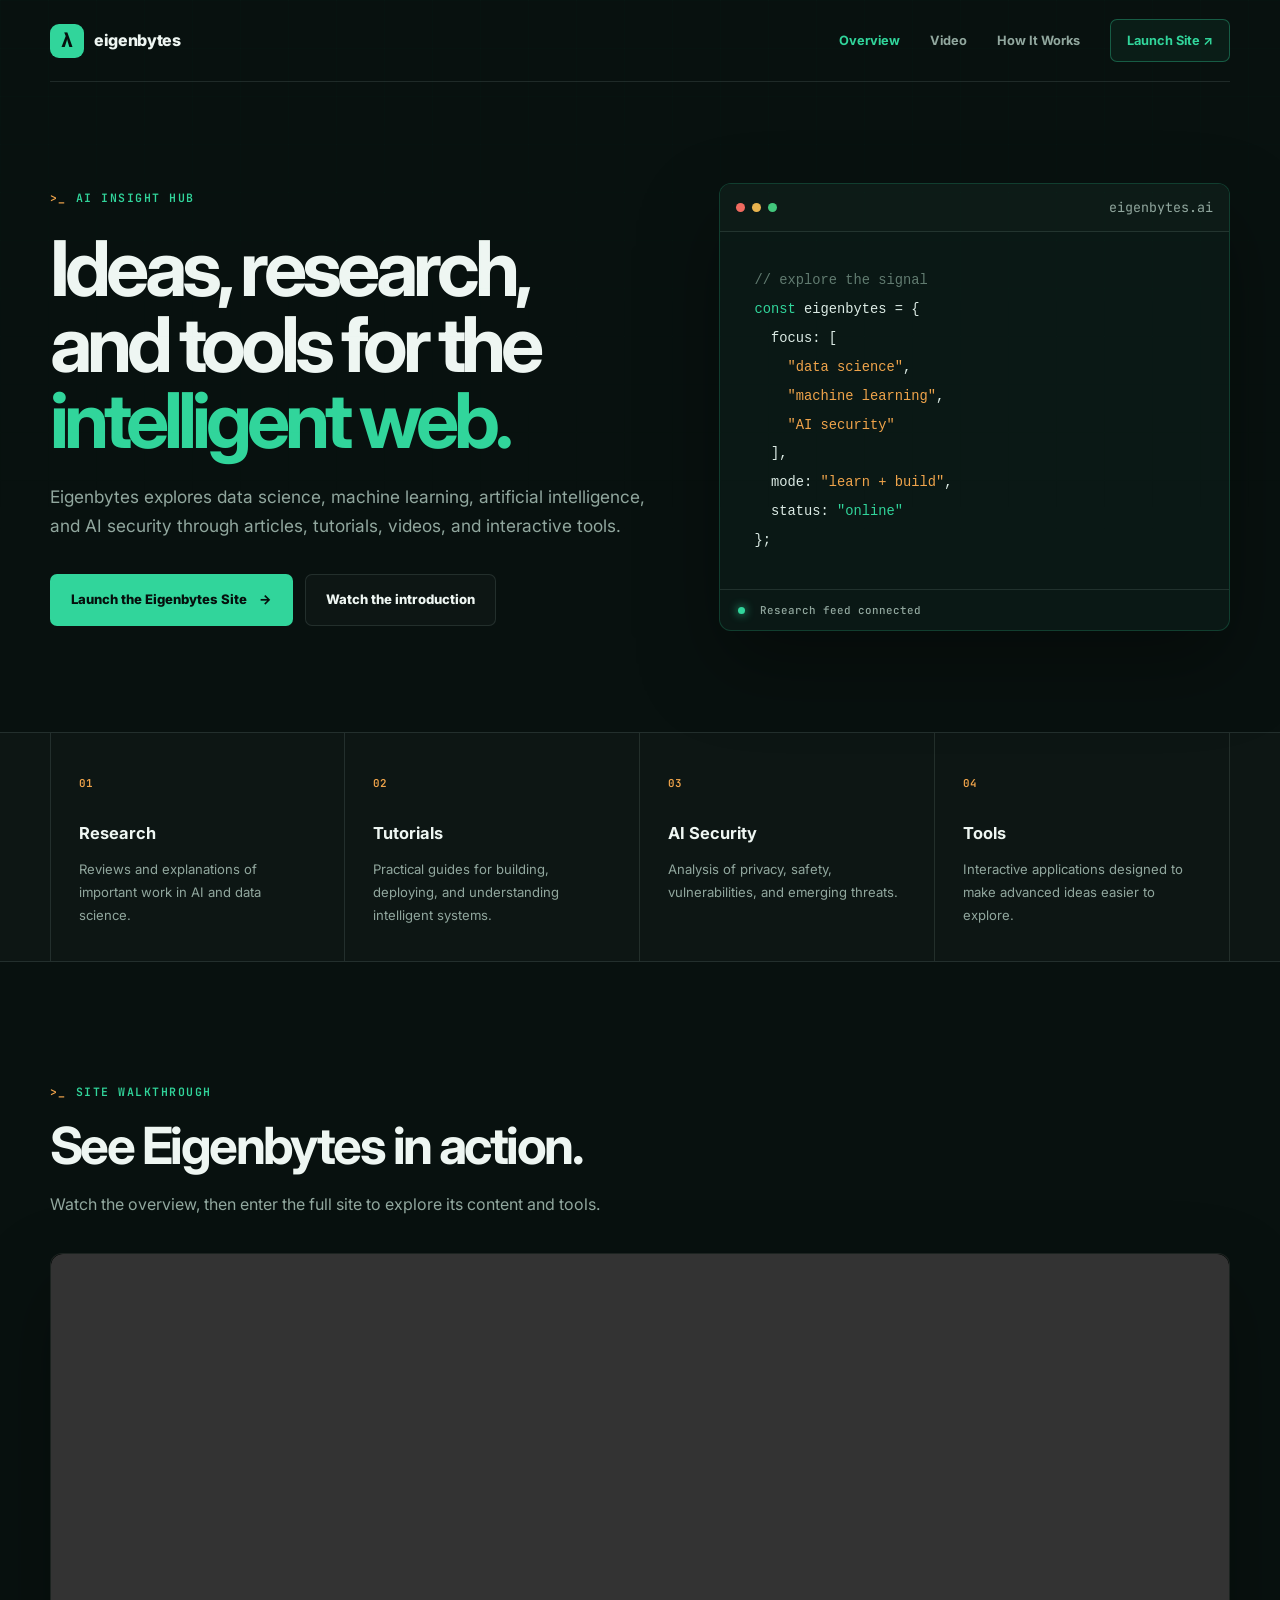
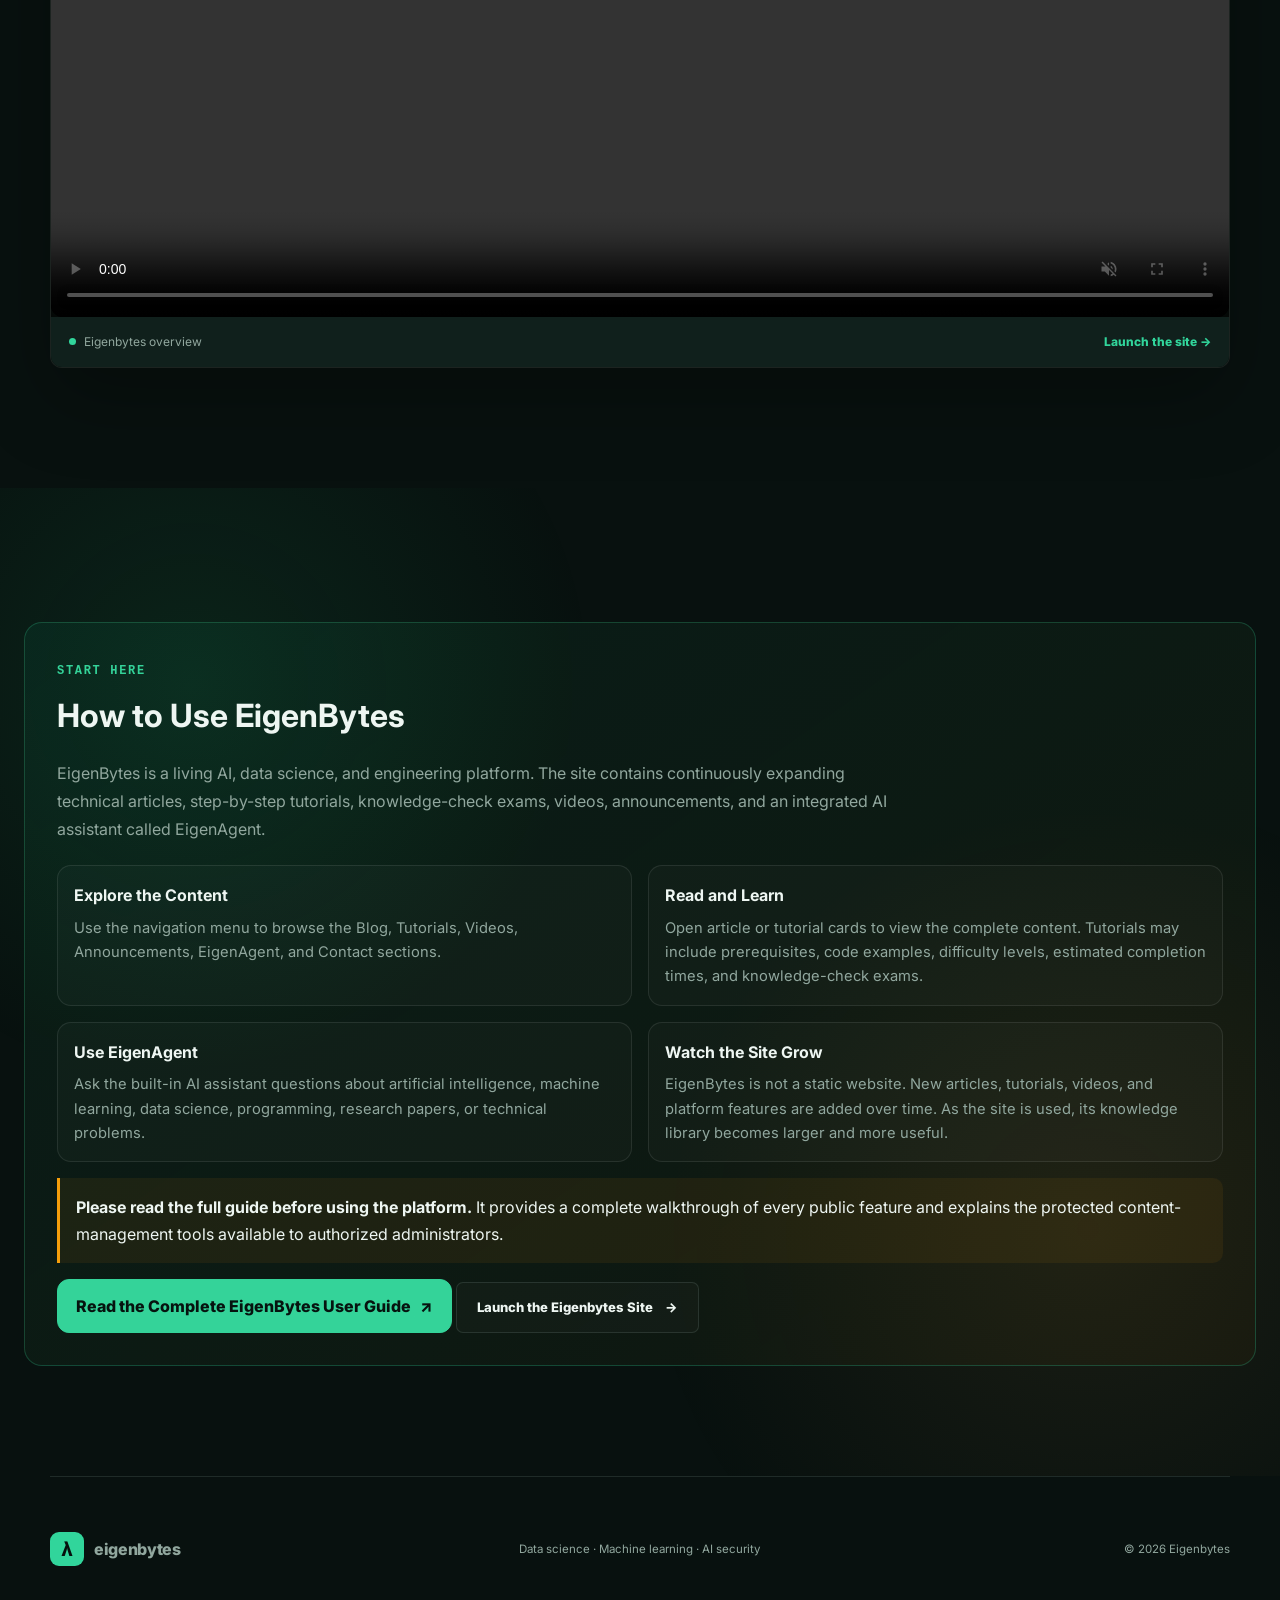
==== index.html @ b87c4400 "Add files via upload upgrade for eigenbytes.blog. Added AI agents." ====
<!doctype html>
<html lang="en" data-theme="dark">
<head>
  <meta charset="utf-8">
  <meta name="viewport" content="width=device-width, initial-scale=1">
  <meta name="description" content="Discover Eigenbytes, a home for data science, machine learning, artificial intelligence, and AI security.">
  <meta name="theme-color" content="#08110f">
  <title>Eigenbytes | AI Insight Hub</title>
  <link rel="preconnect" href="https://fonts.googleapis.com">
  <link rel="preconnect" href="https://fonts.gstatic.com" crossorigin>
  <link href="https://fonts.googleapis.com/css2?family=Inter:wght@400;500;600;700;800&family=JetBrains+Mono:wght@500;600&display=swap" rel="stylesheet">
  <link rel="stylesheet" href="styles.css">
</head>
<body class="eigenbytes-index">
  <header class="eigen-header">
    <a class="eigen-logo" href="index.html" aria-label="Eigenbytes home">
      <span class="lambda">λ</span>
      <span>eigenbytes</span>
    </a>

    <button class="menu-button" aria-expanded="false" aria-controls="site-nav">
      <span></span><span></span><span></span>
      <span class="sr-only">Open navigation</span>
    </button>

    <nav id="site-nav" class="eigen-nav" aria-label="Primary navigation">
      <a class="active" href="index.html">Overview</a>
      <a href="#video">Video</a>
      <a href="#how-it-works">How It Works</a>
      <a class="launch-link" href="app.html">Launch Site <span>↗</span></a>
    </nav>
  </header>

  <main>
    <section class="eigen-hero page-width">
      <div class="hero-copy reveal">
        <p class="terminal-label"><span>&gt;_</span> AI INSIGHT HUB</p>
        <h1>Ideas, research, and tools for the <em>intelligent web.</em></h1>
        <p class="hero-summary">
          Eigenbytes explores data science, machine learning, artificial intelligence, and AI security through articles, tutorials, videos, and interactive tools.
        </p>
        <div class="hero-actions">
          <a class="eigen-button primary" href="app.html">Launch the Eigenbytes Site <span>→</span></a>
          <a class="eigen-button secondary" href="#video">Watch the introduction</a>
        </div>
      </div>

      <div class="code-panel reveal delay-one" aria-label="Eigenbytes topic preview">
        <div class="code-topbar">
          <span></span><span></span><span></span>
          <small>eigenbytes.ai</small>
        </div>
        <pre><code><span class="code-muted">// explore the signal</span>
<span class="code-green">const</span> eigenbytes = {
  focus: [
    <span class="code-amber">"data science"</span>,
    <span class="code-amber">"machine learning"</span>,
    <span class="code-amber">"AI security"</span>
  ],
  mode: <span class="code-amber">"learn + build"</span>,
  status: <span class="code-green">"online"</span>
};</code></pre>
        <div class="signal-row"><span></span> Research feed connected</div>
      </div>
    </section>

    <section class="topic-strip">
      <div class="page-width topic-grid">
        <article><span>01</span><h2>Research</h2><p>Reviews and explanations of important work in AI and data science.</p></article>
        <article><span>02</span><h2>Tutorials</h2><p>Practical guides for building, deploying, and understanding intelligent systems.</p></article>
        <article><span>03</span><h2>AI Security</h2><p>Analysis of privacy, safety, vulnerabilities, and emerging threats.</p></article>
        <article><span>04</span><h2>Tools</h2><p>Interactive applications designed to make advanced ideas easier to explore.</p></article>
      </div>
    </section>

    <section id="video" class="eigen-video page-width">
      <div class="section-intro reveal">
        <p class="terminal-label"><span>&gt;_</span> SITE WALKTHROUGH</p>
        <h2>See Eigenbytes in action.</h2>
        <p>Watch the overview, then enter the full site to explore its content and tools.</p>
      </div>

      <div class="video-shell reveal">
        <video
            id="heroVideo"
            autoplay
            muted
            loop
            playsinline
            controls
            preload="auto"
            style="width:100%; border-radius:12px;">
            <source src="assets/AI-Insight-Hub-Jul-10-16-25-23_1.mp4" type="video/mp4">
        </video>
        <div class="video-meta">
          <span><i></i> Eigenbytes overview</span>
          <a href="app.html">Launch the site →</a>
        </div>
      </div>
    </section>

    <!-- HOW IT WORKS -->
    <section class="how-it-works" id="how-it-works">
      <div class="instructions-overview">
        <div class="instructions-overview__header">
          <span class="instructions-overview__label">START HERE</span>
          <h3>How to Use EigenBytes</h3>
        </div>

        <p>
          EigenBytes is a living AI, data science, and engineering platform.
          The site contains continuously expanding technical articles,
          step-by-step tutorials, knowledge-check exams, videos, announcements,
          and an integrated AI assistant called EigenAgent.
        </p>

        <div class="instructions-overview__grid">
          <article class="instruction-item">
            <h4>Explore the Content</h4>
            <p>
              Use the navigation menu to browse the Blog, Tutorials, Videos,
              Announcements, EigenAgent, and Contact sections.
            </p>
          </article>

          <article class="instruction-item">
            <h4>Read and Learn</h4>
            <p>
              Open article or tutorial cards to view the complete content.
              Tutorials may include prerequisites, code examples, difficulty
              levels, estimated completion times, and knowledge-check exams.
            </p>
          </article>

          <article class="instruction-item">
            <h4>Use EigenAgent</h4>
            <p>
              Ask the built-in AI assistant questions about artificial
              intelligence, machine learning, data science, programming,
              research papers, or technical problems.
            </p>
          </article>

          <article class="instruction-item">
            <h4>Watch the Site Grow</h4>
            <p>
              EigenBytes is not a static website. New articles, tutorials,
              videos, and platform features are added over time. As the site
              is used, its knowledge library becomes larger and more useful.
            </p>
          </article>
        </div>

        <div class="instructions-overview__notice">
          <strong>Please read the full guide before using the platform.</strong>
          It provides a complete walkthrough of every public feature and
          explains the protected content-management tools available to
          authorized administrators.
        </div>

        <a
          class="instructions-guide-button"
          href="https://632891e6-4b89-4b99-89c9-55333ce72a1d-00-3t0v7r4lx72si.picard.replit.dev/api/user-guide"
          target="_blank"
          rel="noopener noreferrer"
        >
          Read the Complete EigenBytes User Guide
          <span aria-hidden="true">↗</span>
        </a>
        <a class="eigen-button secondary" href="app.html">Launch the Eigenbytes Site <span>→</span></a>
      </div>
    </section>
  </main>

  <footer class="eigen-footer page-width">
    <a class="eigen-logo" href="index.html"><span class="lambda">λ</span><span>eigenbytes</span></a>
    <p>Data science · Machine learning · AI security</p>
    <span>© <span data-year></span> Eigenbytes</span>
  </footer>

  <script src="script.js"></script>
</body>
</html>
---- styles.css ----
*{box-sizing:border-box}
:root{
  --bg:#08110f;--bg-2:#0c1815;--panel:#10201c;--panel-2:#142822;
  --text:#eef6f2;--muted:#91a79e;--green:#31d59b;--green-dark:#16875f;
  --amber:#f0a44b;--line:rgba(199,230,216,.12);--page:min(1180px,calc(100% - 40px));
}
html{scroll-behavior:smooth}
body{margin:0;background:var(--bg);color:var(--text);font-family:Inter,system-ui,sans-serif;line-height:1.65}
body::before{content:"";position:fixed;inset:0;pointer-events:none;opacity:.06;background-image:linear-gradient(rgba(49,213,155,.28) 1px,transparent 1px),linear-gradient(90deg,rgba(49,213,155,.28) 1px,transparent 1px);background-size:48px 48px;mask-image:linear-gradient(to bottom,black,transparent 72%)}
a{color:inherit;text-decoration:none}button{font:inherit}.page-width{width:var(--page);margin-inline:auto}.sr-only{position:absolute;width:1px;height:1px;padding:0;margin:-1px;overflow:hidden;clip:rect(0,0,0,0);white-space:nowrap;border:0}
.eigen-header{width:var(--page);height:82px;margin:auto;display:flex;align-items:center;justify-content:space-between;position:relative;z-index:20;border-bottom:1px solid var(--line)}
.eigen-logo{display:flex;align-items:center;gap:10px;font-size:1rem;font-weight:800;letter-spacing:-.02em}.lambda{display:grid;place-items:center;width:34px;height:34px;border-radius:9px;background:var(--green);color:#06100d;font-family:"JetBrains Mono",monospace;font-size:1.25rem}
.eigen-nav{display:flex;align-items:center;gap:30px;font-size:.8rem;font-weight:700}.eigen-nav>a:not(.launch-link){color:var(--muted)}.eigen-nav>a:hover,.eigen-nav>a.active{color:var(--green)}.launch-link{padding:10px 16px;border:1px solid rgba(49,213,155,.35);border-radius:7px;color:var(--green);background:rgba(49,213,155,.06)}
.menu-button{display:none;border:0;background:transparent;padding:8px}.menu-button>span:not(.sr-only){display:block;width:24px;height:2px;background:white;margin:5px}
.eigen-hero{min-height:650px;display:grid;grid-template-columns:1.08fr .92fr;align-items:center;gap:70px;padding:90px 0}
.terminal-label{display:flex;align-items:center;gap:9px;margin:0;color:var(--green);font-family:"JetBrains Mono",monospace;font-size:.72rem;font-weight:600;letter-spacing:.13em}.terminal-label span{color:var(--amber)}
.eigen-hero h1{font-size:clamp(3.2rem,6vw,6.15rem);line-height:.99;letter-spacing:-.065em;margin:24px 0;max-width:750px}.eigen-hero h1 em{font-style:normal;color:var(--green)}
.hero-summary{max-width:650px;color:var(--muted);font-size:1.08rem}.hero-actions{display:flex;gap:12px;flex-wrap:wrap;margin-top:34px}
.eigen-button{display:inline-flex;align-items:center;justify-content:center;gap:12px;padding:14px 20px;border-radius:7px;border:1px solid transparent;font-size:.82rem;font-weight:800;transition:.2s ease}.eigen-button:hover{transform:translateY(-2px)}.eigen-button.primary{background:var(--green);color:#06100d}.eigen-button.secondary{border-color:var(--line);background:rgba(255,255,255,.025)}.eigen-button.pale{background:#e9fff6;color:#08110f;white-space:nowrap}
.code-panel{border:1px solid rgba(49,213,155,.2);border-radius:12px;overflow:hidden;background:rgba(11,26,22,.92);box-shadow:0 35px 80px rgba(0,0,0,.35)}.code-topbar{height:48px;display:flex;align-items:center;gap:7px;padding:0 16px;border-bottom:1px solid var(--line);background:#0d1b17}.code-topbar span{width:9px;height:9px;border-radius:50%;background:#315046}.code-topbar span:nth-child(1){background:#f06a5f}.code-topbar span:nth-child(2){background:#e8b34e}.code-topbar span:nth-child(3){background:#42c77c}.code-topbar small{margin-left:auto;color:var(--muted);font-family:"JetBrains Mono"}.code-panel pre{margin:0;padding:34px;overflow:auto;color:#dcebe5;font:500 .86rem/1.95 "JetBrains Mono",monospace}.code-muted{color:#617b70}.code-green{color:var(--green)}.code-amber{color:var(--amber)}.signal-row{padding:13px 18px;border-top:1px solid var(--line);color:var(--muted);font:500 .68rem "JetBrains Mono",monospace}.signal-row span{display:inline-block;width:7px;height:7px;margin-right:8px;border-radius:50%;background:var(--green);box-shadow:0 0 10px var(--green)}
.topic-strip{border-top:1px solid var(--line);border-bottom:1px solid var(--line);background:rgba(255,255,255,.018)}.topic-grid{display:grid;grid-template-columns:repeat(4,1fr)}.topic-grid article{min-height:225px;padding:35px 28px;border-right:1px solid var(--line)}.topic-grid article:first-child{border-left:1px solid var(--line)}.topic-grid article>span{font:600 .68rem "JetBrains Mono";color:var(--amber)}.topic-grid h2{font-size:1.03rem;margin:26px 0 10px}.topic-grid p{margin:0;color:var(--muted);font-size:.82rem;line-height:1.75}
.eigen-video{padding:120px 0}.section-intro{max-width:720px;margin-bottom:36px}.section-intro h2,.eigen-cta h2{font-size:clamp(2.3rem,4vw,4.4rem);line-height:1.04;letter-spacing:-.05em;margin:18px 0}.section-intro>p:last-child{color:var(--muted)}.video-shell{border:1px solid var(--line);border-radius:12px;overflow:hidden;background:#040806;box-shadow:0 30px 80px rgba(0,0,0,.3)}.video-shell video{display:block;width:100%;aspect-ratio:16/9;background:#000}.video-meta{display:flex;align-items:center;justify-content:space-between;padding:15px 18px;background:var(--panel);color:var(--muted);font-size:.75rem}.video-meta span{display:flex;align-items:center;gap:8px}.video-meta i{width:7px;height:7px;background:var(--green);border-radius:50%}.video-meta a{color:var(--green);font-weight:800}
.eigen-cta{margin-bottom:80px;padding:46px 50px;display:flex;align-items:center;justify-content:space-between;gap:35px;border-radius:12px;background:linear-gradient(115deg,#136747,#1f8a63 58%,#c47b2a)}.eigen-cta h2{max-width:750px;margin-bottom:0}.terminal-label.light{color:#d9fff0}.eigen-footer{min-height:145px;border-top:1px solid var(--line);display:grid;grid-template-columns:1fr 1fr 1fr;align-items:center;color:var(--muted);font-size:.72rem}.eigen-footer>p{text-align:center}.eigen-footer>span{text-align:right}
.reveal{opacity:0;transform:translateY(18px);transition:.7s ease}.reveal.visible{opacity:1;transform:none}.delay-one{transition-delay:.12s}
@media(max-width:900px){.eigen-hero{grid-template-columns:1fr;gap:45px}.topic-grid{grid-template-columns:1fr 1fr}.eigen-cta{align-items:flex-start;flex-direction:column}.eigen-footer{grid-template-columns:1fr;text-align:center;gap:20px;padding:35px 0}.eigen-footer>p,.eigen-footer>span{text-align:center;margin:0}}
@media(max-width:700px){:root{--page:min(100% - 26px,1180px)}.eigen-header{height:70px}.eigen-nav{position:absolute;top:66px;left:0;right:0;display:none;flex-direction:column;align-items:stretch;gap:0;padding:12px;border:1px solid var(--line);border-radius:9px;background:#0c1815}.eigen-nav.open{display:flex}.eigen-nav a{padding:12px}.menu-button{display:block}.eigen-hero{min-height:auto;padding:70px 0}.eigen-hero h1{font-size:clamp(2.8rem,14vw,4.5rem)}.topic-grid{grid-template-columns:1fr}.topic-grid article,.topic-grid article:first-child{border-left:1px solid var(--line);border-bottom:1px solid var(--line)}.eigen-video{padding:80px 0}.video-meta{align-items:flex-start;flex-direction:column;gap:9px}.eigen-cta{padding:34px 27px}.eigen-button{width:100%}.code-panel pre{padding:24px 20px;font-size:.74rem}}
@media(prefers-reduced-motion:reduce){*{scroll-behavior:auto!important;animation:none!important;transition:none!important}.reveal{opacity:1;transform:none}}
/* =========================================================
   HOW IT WORKS
   ========================================================= */

.how-it-works {
  position: relative;
  padding: 110px 24px;
  overflow: hidden;
  background:
    radial-gradient(
      circle at 15% 20%,
      rgba(38, 208, 124, 0.1),
      transparent 30%
    ),
    radial-gradient(
      circle at 85% 75%,
      rgba(244, 165, 74, 0.08),
      transparent 34%
    );
}

.how-it-works::before {
  content: "";
  position: absolute;
  inset: 0;
  pointer-events: none;
  opacity: 0.16;
  background-image:
    linear-gradient(rgba(255, 255, 255, 0.025) 1px, transparent 1px),
    linear-gradient(
      90deg,
      rgba(255, 255, 255, 0.025) 1px,
      transparent 1px
    );
  background-size: 46px 46px;
}

.section-shell {
  position: relative;
  z-index: 1;
  width: min(1180px, 100%);
  margin: 0 auto;
}

.section-heading {
  max-width: 760px;
  margin: 0 auto 54px;
  text-align: center;
}

.eyebrow {
  display: inline-block;
  margin-bottom: 14px;
  color: #34d58a;
  font-size: 0.75rem;
  font-weight: 800;
  letter-spacing: 0.17em;
  text-transform: uppercase;
}

.section-heading h2 {
  margin: 0;
  color: #f5faf7;
  font-size: clamp(2.2rem, 5vw, 4rem);
  line-height: 1.05;
  letter-spacing: -0.045em;
}

.section-heading p {
  max-width: 680px;
  margin: 22px auto 0;
  color: #aebdb5;
  font-size: 1.08rem;
  line-height: 1.75;
}

.how-grid {
  display: grid;
  grid-template-columns: repeat(4, minmax(0, 1fr));
  gap: 18px;
}

.how-card {
  position: relative;
  min-height: 330px;
  padding: 30px 26px;
  overflow: hidden;
  background:
    linear-gradient(
      145deg,
      rgba(19, 39, 32, 0.96),
      rgba(9, 23, 18, 0.96)
    );
  border: 1px solid rgba(75, 221, 147, 0.14);
  border-radius: 22px;
  box-shadow: 0 24px 60px rgba(0, 0, 0, 0.2);
  transition:
    transform 220ms ease,
    border-color 220ms ease,
    box-shadow 220ms ease;
}

.how-card::after {
  content: "";
  position: absolute;
  width: 130px;
  height: 130px;
  right: -70px;
  bottom: -70px;
  border-radius: 50%;
  background: rgba(47, 211, 132, 0.08);
  transition: transform 240ms ease;
}

.how-card:hover {
  transform: translateY(-7px);
  border-color: rgba(75, 221, 147, 0.4);
  box-shadow: 0 28px 70px rgba(0, 0, 0, 0.32);
}

.how-card:hover::after {
  transform: scale(1.35);
}

.step-number {
  position: absolute;
  top: 22px;
  right: 23px;
  color: rgba(104, 231, 167, 0.23);
  font-size: 2.3rem;
  font-weight: 900;
  line-height: 1;
}

.how-icon {
  display: grid;
  width: 54px;
  height: 54px;
  margin-bottom: 26px;
  place-items: center;
  color: #42dc91;
  border: 1px solid rgba(66, 220, 145, 0.28);
  border-radius: 15px;
  background: rgba(66, 220, 145, 0.09);
}

.how-icon svg {
  width: 25px;
  height: 25px;
  fill: none;
  stroke: currentColor;
  stroke-width: 1.8;
  stroke-linecap: round;
  stroke-linejoin: round;
}

.how-card h3 {
  margin: 0 0 14px;
  color: #f3f9f5;
  font-size: 1.16rem;
}

.how-card p {
  margin: 0;
  color: #9fb1a8;
  font-size: 0.95rem;
  line-height: 1.72;
}

.living-platform {
  display: grid;
  grid-template-columns: auto minmax(0, 1fr) auto;
  gap: 30px;
  align-items: center;
  margin-top: 24px;
  padding: 35px 38px;
  background:
    linear-gradient(
      115deg,
      rgba(28, 72, 54, 0.55),
      rgba(15, 36, 29, 0.9)
    );
  border: 1px solid rgba(62, 220, 142, 0.23);
  border-radius: 24px;
}

.pulse-orbit {
  position: relative;
  width: 94px;
  height: 94px;
  flex: 0 0 auto;
}

.pulse-orbit > span {
  position: absolute;
  inset: 0;
  border: 1px solid rgba(60, 222, 143, 0.32);
  border-radius: 50%;
  animation: eigen-pulse 3s ease-out infinite;
}

.pulse-orbit > span:nth-child(2) {
  animation-delay: 1s;
}

.pulse-orbit > span:nth-child(3) {
  animation-delay: 2s;
}

.pulse-core {
  position: absolute;
  inset: 31px;
  border-radius: 50%;
  background: #38d989;
  box-shadow:
    0 0 22px rgba(56, 217, 137, 0.75),
    0 0 50px rgba(56, 217, 137, 0.32);
}

@keyframes eigen-pulse {
  0% {
    transform: scale(0.35);
    opacity: 0.9;
  }

  100% {
    transform: scale(1);
    opacity: 0;
  }
}

.living-label {
  display: block;
  margin-bottom: 7px;
  color: #f1ad5c;
  font-size: 0.72rem;
  font-weight: 800;
  letter-spacing: 0.15em;
  text-transform: uppercase;
}

.living-copy h3 {
  margin: 0 0 10px;
  color: #f4faf6;
  font-size: clamp(1.25rem, 2vw, 1.7rem);
}

.living-copy p {
  margin: 0;
  color: #aabbb2;
  line-height: 1.7;
}

.living-copy .privacy-note {
  margin-top: 9px;
  color: #7f9589;
  font-size: 0.8rem;
}

.how-launch-button {
  display: inline-flex;
  gap: 11px;
  align-items: center;
  justify-content: center;
  min-width: 190px;
  padding: 15px 21px;
  color: #07150f;
  font-weight: 850;
  white-space: nowrap;
  background: linear-gradient(135deg, #45df95, #27bd78);
  border-radius: 13px;
  box-shadow: 0 14px 30px rgba(30, 190, 113, 0.23);
  transition:
    transform 180ms ease,
    box-shadow 180ms ease;
}

.how-launch-button:hover {
  transform: translateY(-3px);
  box-shadow: 0 18px 38px rgba(30, 190, 113, 0.34);
}

.how-launch-button span {
  font-size: 1.2rem;
  transition: transform 180ms ease;
}

.how-launch-button:hover span {
  transform: translateX(4px);
}

@media (max-width: 980px) {
  .how-grid {
    grid-template-columns: repeat(2, minmax(0, 1fr));
  }

  .living-platform {
    grid-template-columns: auto minmax(0, 1fr);
  }

  .how-launch-button {
    grid-column: 1 / -1;
    width: 100%;
  }
}

@media (max-width: 620px) {
  .how-it-works {
    padding: 78px 18px;
  }

  .how-grid {
    grid-template-columns: 1fr;
  }

  .how-card {
    min-height: auto;
  }

  .living-platform {
    grid-template-columns: 1fr;
    padding: 29px 24px;
    text-align: center;
  }

  .pulse-orbit {
    margin: 0 auto;
  }
}

@media (prefers-reduced-motion: reduce) {
  .pulse-orbit > span {
    animation: none;
  }

  .how-card,
  .how-card::after,
  .how-launch-button,
  .how-launch-button span {
    transition: none;
  }
}

.instructions-overview {
  margin-top: 1.5rem;
  padding: clamp(1.25rem, 3vw, 2rem);
  border: 1px solid rgba(52, 211, 153, 0.24);
  border-radius: 18px;
  background:
    linear-gradient(
      145deg,
      rgba(16, 185, 129, 0.08),
      rgba(245, 158, 11, 0.035)
    );
}

.instructions-overview__header {
  margin-bottom: 1rem;
}

.instructions-overview__label {
  display: inline-block;
  margin-bottom: 0.55rem;
  color: var(--brand, #34d399);
  font-family: var(--mono, monospace);
  font-size: 0.75rem;
  font-weight: 800;
  letter-spacing: 0.14em;
}

.instructions-overview h3 {
  margin: 0;
  font-size: clamp(1.4rem, 3vw, 2rem);
}

.instructions-overview > p {
  max-width: 850px;
  margin: 0 0 1.4rem;
  color: var(--muted, #a7b0ad);
  line-height: 1.75;
}

.instructions-overview__grid {
  display: grid;
  grid-template-columns: repeat(2, minmax(0, 1fr));
  gap: 1rem;
}

.instruction-item {
  padding: 1rem;
  border: 1px solid rgba(255, 255, 255, 0.09);
  border-radius: 14px;
  background: rgba(255, 255, 255, 0.025);
}

.instruction-item h4 {
  margin: 0 0 0.45rem;
  color: var(--text, #f4f7f6);
  font-size: 1rem;
}

.instruction-item p {
  margin: 0;
  color: var(--muted, #a7b0ad);
  font-size: 0.92rem;
  line-height: 1.65;
}

.instructions-overview__notice {
  margin: 1rem 0;
  padding: 1rem;
  border-left: 3px solid var(--brand-2, #f59e0b);
  border-radius: 0 10px 10px 0;
  background: rgba(245, 158, 11, 0.07);
  line-height: 1.65;
}

.instructions-guide-button {
  display: inline-flex;
  align-items: center;
  justify-content: center;
  gap: 0.55rem;
  min-height: 46px;
  padding: 0.8rem 1.15rem;
  border: 1px solid var(--brand, #34d399);
  border-radius: 12px;
  color: #06130f;
  background: var(--brand, #34d399);
  font-weight: 800;
  text-decoration: none;
  transition:
    transform 160ms ease,
    box-shadow 160ms ease,
    background 160ms ease;
}

.instructions-guide-button:hover {
  transform: translateY(-2px);
  box-shadow: 0 10px 28px rgba(52, 211, 153, 0.2);
}

.instructions-guide-button:focus-visible {
  outline: 3px solid rgba(52, 211, 153, 0.35);
  outline-offset: 3px;
}

@media (max-width: 700px) {
  .instructions-overview__grid {
    grid-template-columns: 1fr;
  }

  .instructions-guide-button {
    width: 100%;
    text-align: center;
  }
}
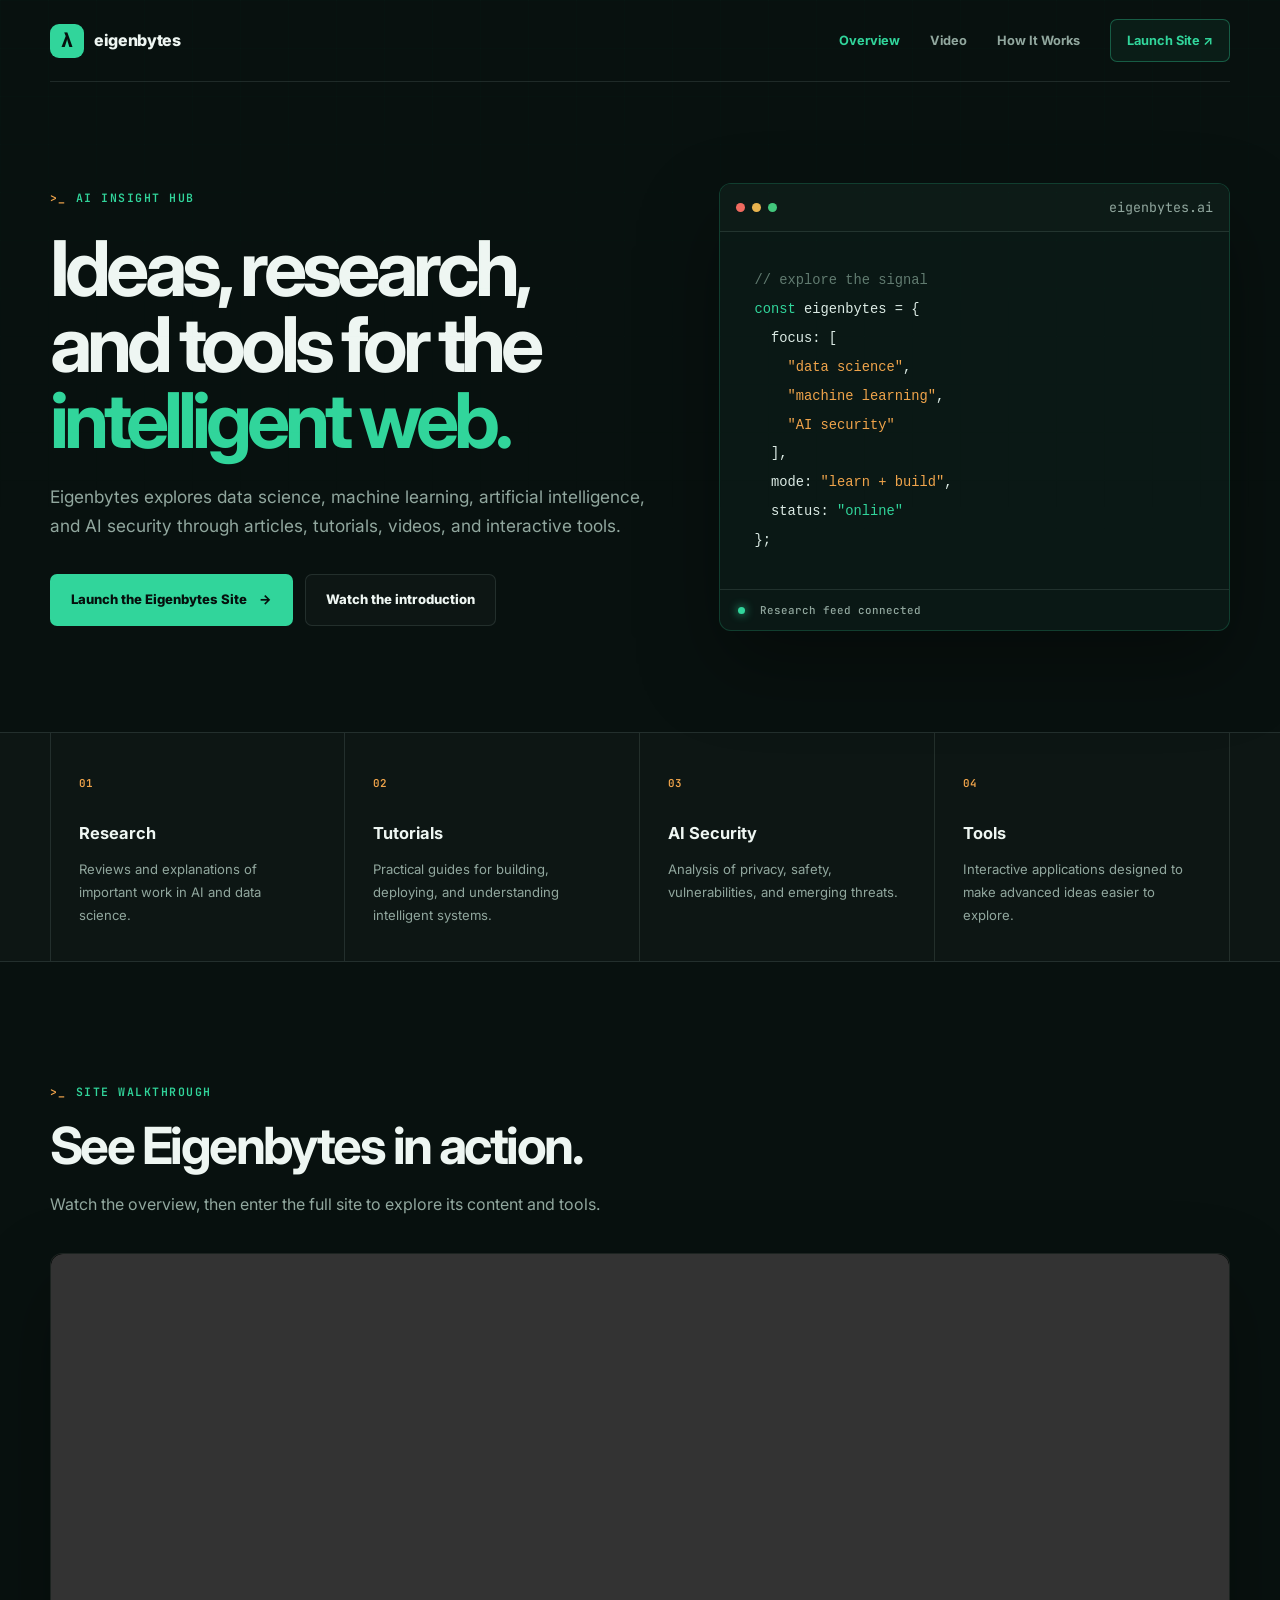
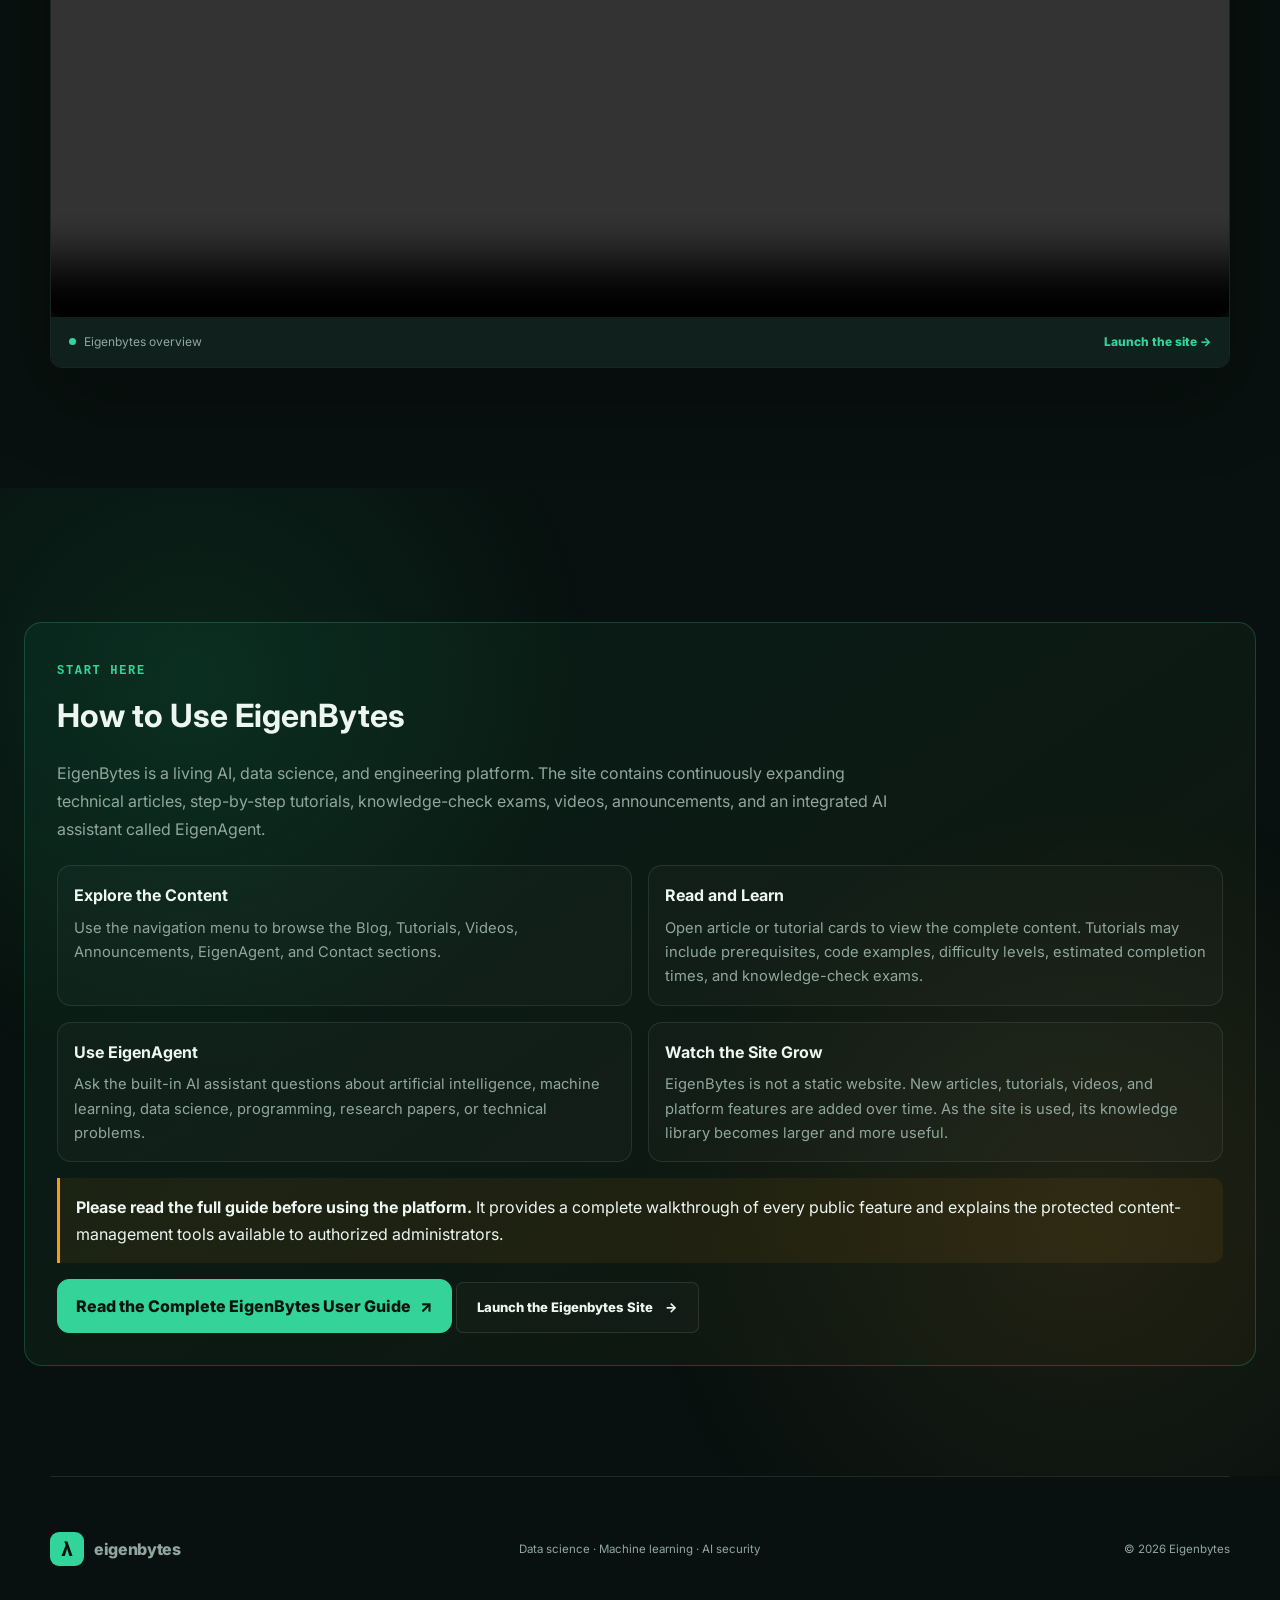
==== commit 46cdb93c: "Add files via upload site updated and fixed after crash" ====
--- a/index.html
+++ b/index.html
@@ -160,7 +160,7 @@
 
         <a
           class="instructions-guide-button"
-          href="https://632891e6-4b89-4b99-89c9-55333ce72a1d-00-3t0v7r4lx72si.picard.replit.dev/api/user-guide"
+          href="eigenbytes-user-guide.html"
           target="_blank"
           rel="noopener noreferrer"
         >
